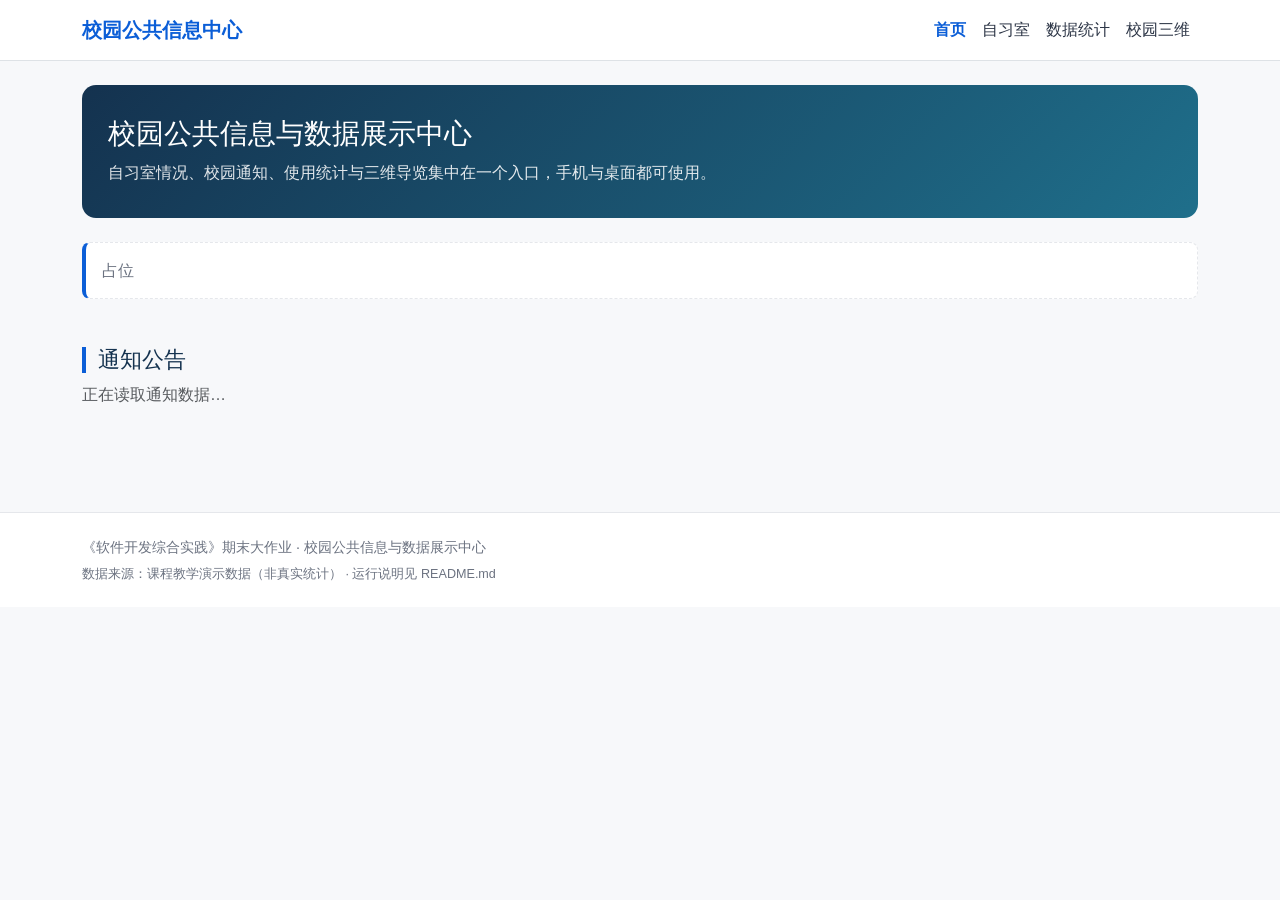
==== index.html @ 78f869f9 "项目骨架：四个页面、公共样式脚本、本地库与演示数据" ====
<!DOCTYPE html>
<html lang="zh-CN">
<head>
  <meta charset="UTF-8">
  <meta name="viewport" content="width=device-width, initial-scale=1.0">
  <title>首页 · 校园公共信息与数据展示中心</title>
  <link rel="icon" href="data:,">
  <link rel="stylesheet" href="libs/bootstrap.min.css">
  <link rel="stylesheet" href="css/style.css">
</head>
<body>
  <a class="visually-hidden-focusable" href="#main">跳到主要内容</a>

  <nav class="navbar navbar-expand-lg bg-white border-bottom sticky-top" aria-label="主导航">
    <div class="container">
      <a class="navbar-brand fw-semibold" href="index.html">校园公共信息中心</a>
      <button class="navbar-toggler" type="button" data-bs-toggle="collapse" data-bs-target="#mainNav"
              aria-controls="mainNav" aria-expanded="false" aria-label="展开或收起导航">
        <span class="navbar-toggler-icon"></span>
      </button>
      <div class="collapse navbar-collapse" id="mainNav">
        <ul class="navbar-nav ms-auto">
          <li class="nav-item"><a class="nav-link active" aria-current="page" href="index.html">首页</a></li>
          <li class="nav-item"><a class="nav-link" href="study-rooms.html">自习室</a></li>
          <li class="nav-item"><a class="nav-link" href="statistics.html">数据统计</a></li>
          <li class="nav-item"><a class="nav-link" href="campus-3d.html">校园三维</a></li>
        </ul>
      </div>
    </div>
  </nav>

  <main id="main" class="container py-4">
    <section id="overview" class="mb-5">
      <div class="hero mb-4">
        <h1 class="h3 mb-2">校园公共信息与数据展示中心</h1>
        <p>自习室情况、校园通知、使用统计与三维导览集中在一个入口，手机与桌面都可使用。</p>
      </div>
      <div class="placeholder-note">占位</div>
    </section>

    <section id="notices" class="mb-5">
      <div class="section-head mb-3">
        <h2>通知公告</h2>
        <p class="text-muted mb-0" id="notice-meta">正在读取通知数据…</p>
      </div>
      <p id="notice-status" class="alert alert-warning" role="status" aria-live="polite" hidden></p>
      <div class="row g-3" id="notice-list"></div>
    </section>
  </main>

  <footer class="site-footer">
    <div class="container">
      <p class="mb-1">《软件开发综合实践》期末大作业 · 校园公共信息与数据展示中心</p>
      <p class="mb-0 small">数据来源：课程教学演示数据（非真实统计） · 运行说明见 README.md</p>
    </div>
  </footer>

  <script src="libs/bootstrap.bundle.min.js"></script>
  <script src="libs/jquery-3.7.1.min.js"></script>
  <script src="js/common.js"></script>
</body>
</html>
---- css/style.css ----
/* 校园公共信息与数据展示中心 —— 自定义样式
   引入顺序：Bootstrap 之后引入本文件，才能覆盖框架默认样式。 */

:root {
  --brand: #0b5ed7;
  --brand-dark: #0a4fb5;
  --ink: #2b3445;
  --muted: #6b7280;
  --line: #e5e7eb;
  --paper: #f7f8fa;
}

body {
  background-color: var(--paper);
  color: var(--ink);
  font-family: "Microsoft YaHei", "PingFang SC", "Segoe UI", Arial, sans-serif;
  line-height: 1.7;
}

/* 锚点跳转给吸顶导航留出空间 */
section[id] {
  scroll-margin-top: 5.5rem;
}

/* ---------- 导航 ---------- */
.navbar-brand {
  color: var(--brand);
}

.navbar .nav-link {
  color: var(--ink);
}

.navbar .nav-link:hover {
  color: var(--brand);
}

.navbar .nav-link.active {
  color: var(--brand);
  font-weight: 600;
}

/* ---------- 通用块 ---------- */
.card {
  border: 1px solid var(--line);
  border-radius: 12px;
  transition: box-shadow 0.2s ease, transform 0.2s ease;
}

.card:hover {
  transform: translateY(-3px);
  box-shadow: 0 6px 16px rgba(11, 94, 215, 0.16);
}

.card .card-title {
  color: var(--brand-dark);
}

.hero {
  background: linear-gradient(135deg, #14324f 0%, #1f6f8b 100%);
  color: #fff;
  border-radius: 14px;
  padding: 32px 26px;
}

.hero p {
  color: rgba(255, 255, 255, 0.88);
  margin-bottom: 0;
}

.placeholder-note {
  background-color: #fff;
  border: 1px dashed var(--line);
  border-left: 4px solid var(--brand);
  border-radius: 8px;
  padding: 14px 16px;
  color: var(--muted);
}

.section-head h2 {
  font-size: 1.35rem;
  color: #14324f;
  border-left: 4px solid var(--brand);
  padding-left: 12px;
}

/* ---------- 图表容器：不给高度图表不显示 ---------- */
.chart-box {
  height: 360px;
  background-color: #fff;
  border: 1px solid var(--line);
  border-radius: 12px;
  padding: 8px;
}

/* ---------- 三维页 ---------- */
body.scene-page {
  overflow: hidden;
}

.scene-stage {
  position: fixed;
  inset: 0;
  background: #aee3f7;
}

.scene-hud {
  position: fixed;
  top: 84px;
  left: 16px;
  max-width: min(340px, calc(100vw - 32px));
  background: rgba(255, 255, 255, 0.93);
  border: 1px solid var(--line);
  border-radius: 12px;
  padding: 14px 16px;
  box-shadow: 0 6px 18px rgba(20, 50, 79, 0.16);
}

.scene-hud p {
  font-size: 0.86rem;
  color: #4b5563;
  margin-bottom: 8px;
}

/* ---------- 页脚 ---------- */
.site-footer {
  background-color: #fff;
  border-top: 1px solid var(--line);
  color: var(--muted);
  padding: 22px 0;
  margin-top: 32px;
  font-size: 0.9rem;
}

:focus-visible {
  outline: 2px solid var(--brand);
  outline-offset: 2px;
}
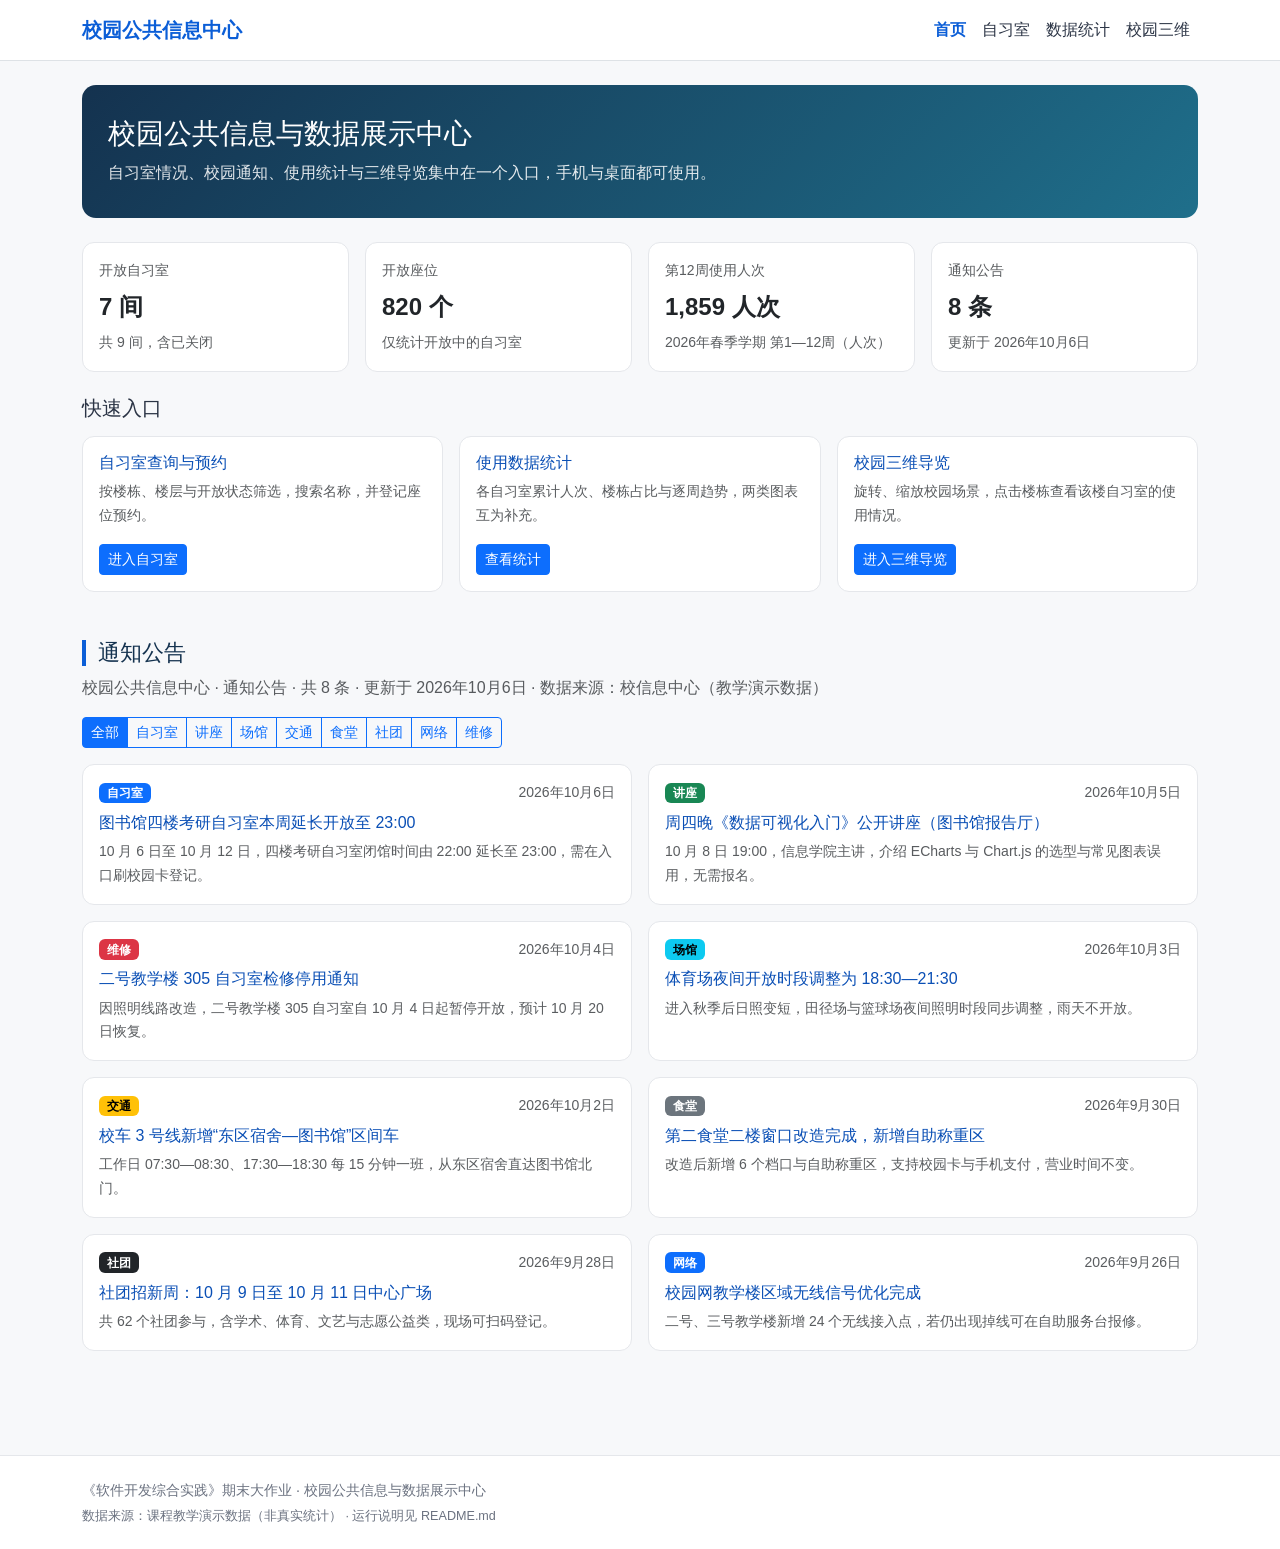
==== commit 14dca316: "首页：概览卡片与通知公告列表（JSON + jQuery）" ====
--- a/index.html
+++ b/index.html
@@ -35,7 +35,42 @@
         <h1 class="h3 mb-2">校园公共信息与数据展示中心</h1>
         <p>自习室情况、校园通知、使用统计与三维导览集中在一个入口，手机与桌面都可使用。</p>
       </div>
-      <div class="placeholder-note">占位</div>
+
+      <!-- 数据加载的三种状态（加载中 / 空数据 / 加载失败）都显示在这里 -->
+      <p id="page-status" class="alert alert-warning" role="status" aria-live="polite" hidden></p>
+
+      <div class="row g-3 mb-4" id="overview-cards"></div>
+
+      <h2 class="h5 mb-3">快速入口</h2>
+      <div class="row g-3">
+        <div class="col-md-6 col-lg-4">
+          <div class="card h-100">
+            <div class="card-body d-flex flex-column">
+              <h3 class="card-title h6">自习室查询与预约</h3>
+              <p class="card-text small text-muted">按楼栋、楼层与开放状态筛选，搜索名称，并登记座位预约。</p>
+              <a class="btn btn-primary btn-sm mt-auto align-self-start" href="study-rooms.html">进入自习室</a>
+            </div>
+          </div>
+        </div>
+        <div class="col-md-6 col-lg-4">
+          <div class="card h-100">
+            <div class="card-body d-flex flex-column">
+              <h3 class="card-title h6">使用数据统计</h3>
+              <p class="card-text small text-muted">各自习室累计人次、楼栋占比与逐周趋势，两类图表互为补充。</p>
+              <a class="btn btn-primary btn-sm mt-auto align-self-start" href="statistics.html">查看统计</a>
+            </div>
+          </div>
+        </div>
+        <div class="col-md-6 col-lg-4">
+          <div class="card h-100">
+            <div class="card-body d-flex flex-column">
+              <h3 class="card-title h6">校园三维导览</h3>
+              <p class="card-text small text-muted">旋转、缩放校园场景，点击楼栋查看该楼自习室的使用情况。</p>
+              <a class="btn btn-primary btn-sm mt-auto align-self-start" href="campus-3d.html">进入三维导览</a>
+            </div>
+          </div>
+        </div>
+      </div>
     </section>
 
     <section id="notices" class="mb-5">
@@ -43,7 +78,20 @@
         <h2>通知公告</h2>
         <p class="text-muted mb-0" id="notice-meta">正在读取通知数据…</p>
       </div>
-      <p id="notice-status" class="alert alert-warning" role="status" aria-live="polite" hidden></p>
+
+      <!-- 类别筛选：用 jQuery 的事件委托实现（见 js/home.js 的改造说明） -->
+      <div class="btn-group btn-group-sm flex-wrap mb-3" id="notice-filter" role="group" aria-label="按类别筛选通知">
+        <button type="button" class="btn btn-outline-primary active" aria-pressed="true" data-category="全部">全部</button>
+        <button type="button" class="btn btn-outline-primary" aria-pressed="false" data-category="自习室">自习室</button>
+        <button type="button" class="btn btn-outline-primary" aria-pressed="false" data-category="讲座">讲座</button>
+        <button type="button" class="btn btn-outline-primary" aria-pressed="false" data-category="场馆">场馆</button>
+        <button type="button" class="btn btn-outline-primary" aria-pressed="false" data-category="交通">交通</button>
+        <button type="button" class="btn btn-outline-primary" aria-pressed="false" data-category="食堂">食堂</button>
+        <button type="button" class="btn btn-outline-primary" aria-pressed="false" data-category="社团">社团</button>
+        <button type="button" class="btn btn-outline-primary" aria-pressed="false" data-category="网络">网络</button>
+        <button type="button" class="btn btn-outline-primary" aria-pressed="false" data-category="维修">维修</button>
+      </div>
+
       <div class="row g-3" id="notice-list"></div>
     </section>
   </main>
@@ -58,5 +106,6 @@
   <script src="libs/bootstrap.bundle.min.js"></script>
   <script src="libs/jquery-3.7.1.min.js"></script>
   <script src="js/common.js"></script>
+  <script src="js/home.js"></script>
 </body>
 </html>
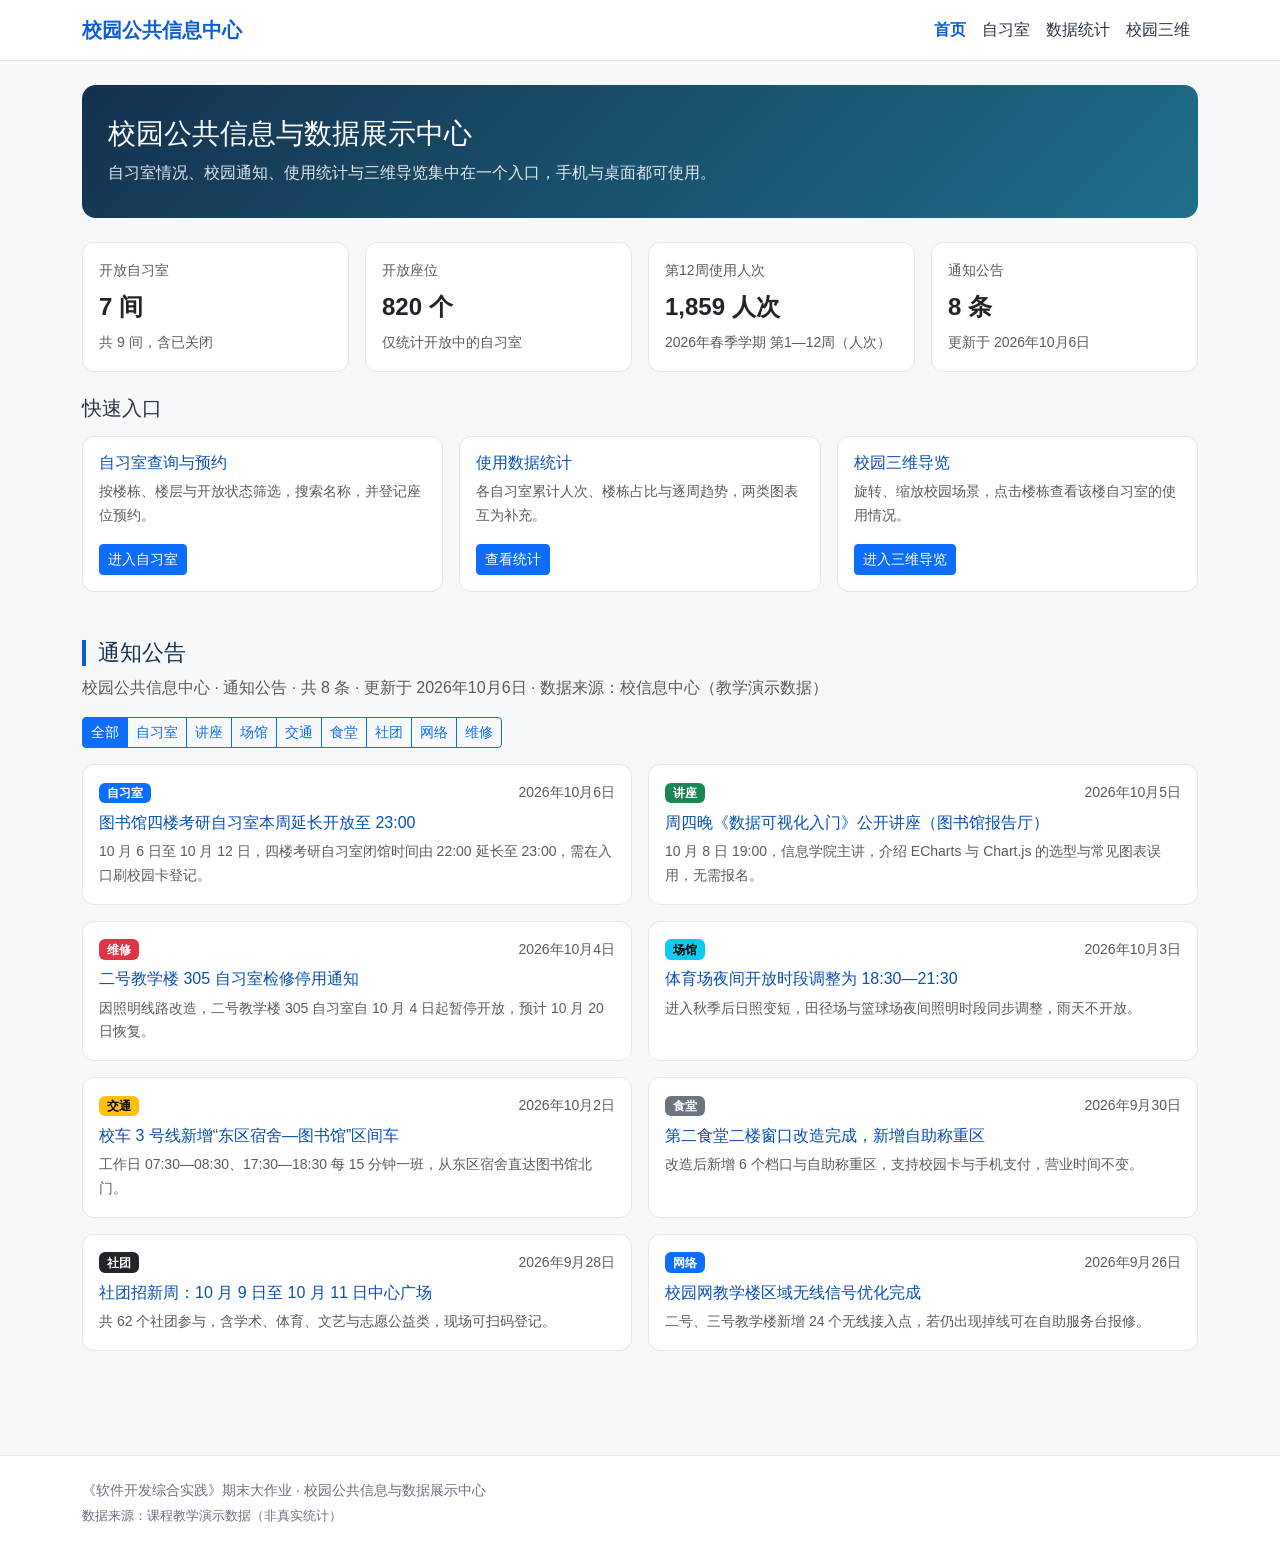
==== commit ffa11e83: "错误处理三状态：网络失败、空数据与非法输入提示" ====
--- a/index.html
+++ b/index.html
@@ -99,7 +99,7 @@
   <footer class="site-footer">
     <div class="container">
       <p class="mb-1">《软件开发综合实践》期末大作业 · 校园公共信息与数据展示中心</p>
-      <p class="mb-0 small">数据来源：课程教学演示数据（非真实统计） · 运行说明见 README.md</p>
+      <p class="mb-0 small">数据来源：课程教学演示数据（非真实统计）</p>
     </div>
   </footer>
 
